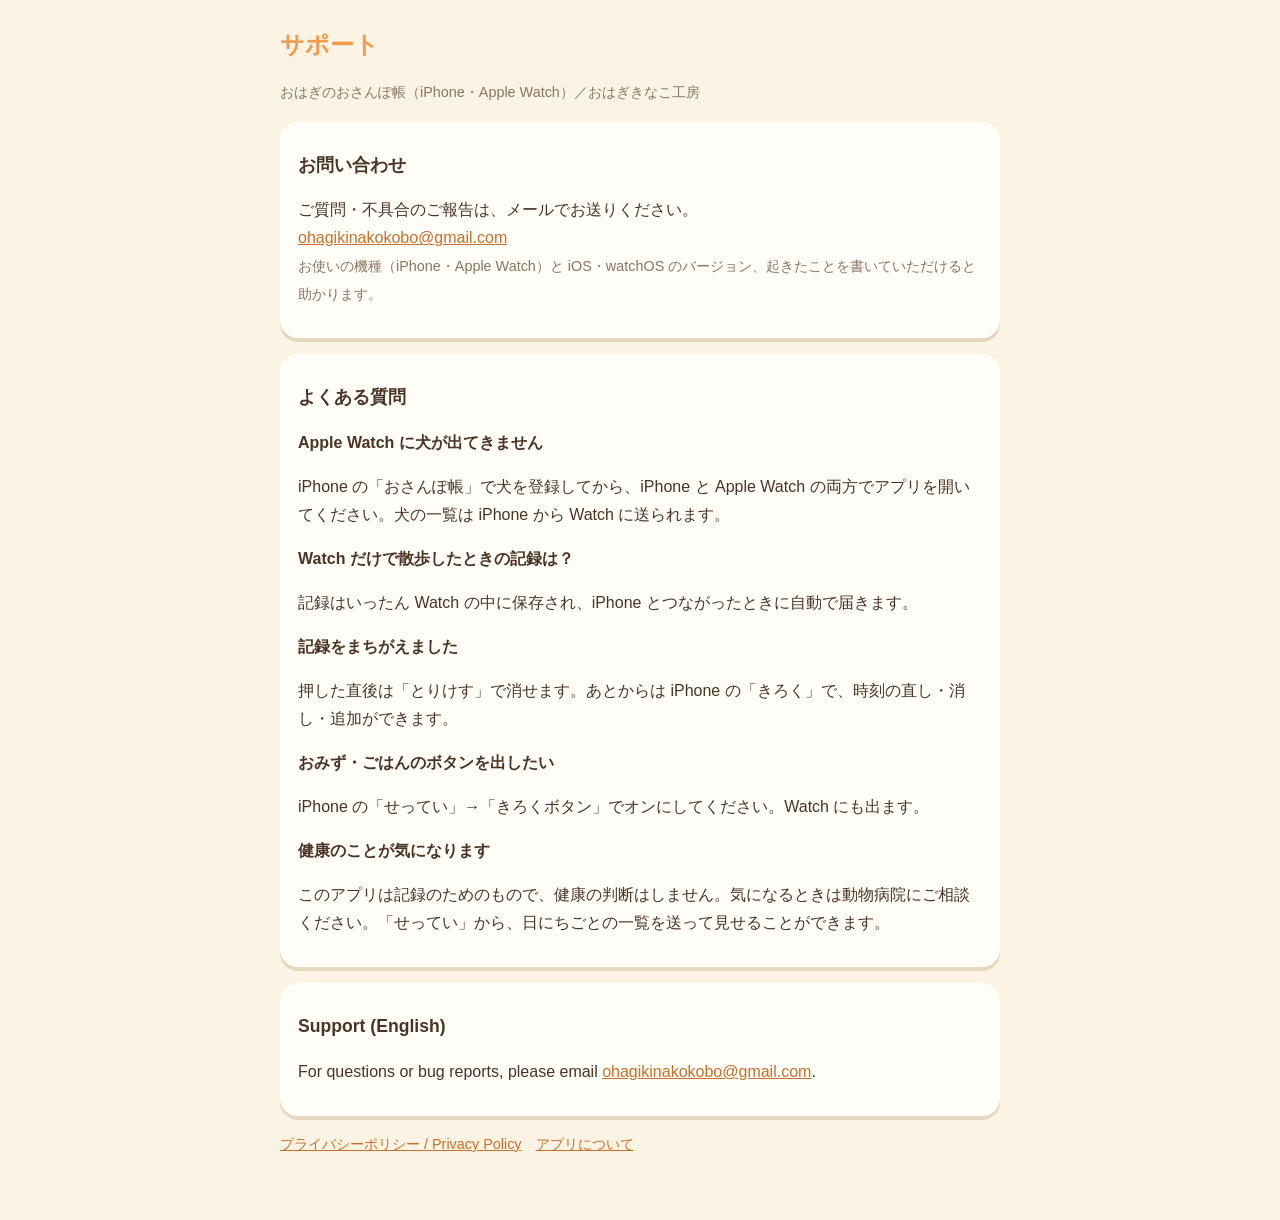
==== site/support.html @ 08877a74 "Sharper dog faces; privacy policy and support pages on GitHub Pages Co-Authored-By: Claude Opus 5.5 " ====
<!doctype html>
<html lang="ja">
<head>
<meta charset="utf-8">
<meta name="viewport" content="width=device-width, initial-scale=1">
<title>サポート｜おはぎのおさんぽ帳</title>
<link rel="stylesheet" href="style.css">
</head>
<body>
<main>
  <h1>サポート</h1>
  <p class="muted">おはぎのおさんぽ帳（iPhone・Apple Watch）／おはぎきなこ工房</p>

  <section>
    <h2>お問い合わせ</h2>
    <p>ご質問・不具合のご報告は、メールでお送りください。<br>
    <a href="mailto:ohagikinakokobo@gmail.com?subject=%E3%81%8A%E3%81%AF%E3%81%8E%E3%81%AE%E3%81%8A%E3%81%95%E3%82%93%E3%81%BD%E5%B8%B3">ohagikinakokobo@gmail.com</a><br>
    <span class="muted">お使いの機種（iPhone・Apple Watch）と iOS・watchOS のバージョン、起きたことを書いていただけると助かります。</span></p>
  </section>

  <section>
    <h2>よくある質問</h2>
    <h3>Apple Watch に犬が出てきません</h3>
    <p>iPhone の「おさんぽ帳」で犬を登録してから、iPhone と Apple Watch の両方でアプリを開いてください。犬の一覧は iPhone から Watch に送られます。</p>
    <h3>Watch だけで散歩したときの記録は？</h3>
    <p>記録はいったん Watch の中に保存され、iPhone とつながったときに自動で届きます。</p>
    <h3>記録をまちがえました</h3>
    <p>押した直後は「とりけす」で消せます。あとからは iPhone の「きろく」で、時刻の直し・消し・追加ができます。</p>
    <h3>おみず・ごはんのボタンを出したい</h3>
    <p>iPhone の「せってい」→「きろくボタン」でオンにしてください。Watch にも出ます。</p>
    <h3>健康のことが気になります</h3>
    <p>このアプリは記録のためのもので、健康の判断はしません。気になるときは動物病院にご相談ください。「せってい」から、日にちごとの一覧を送って見せることができます。</p>
  </section>

  <section lang="en">
    <h2>Support (English)</h2>
    <p>For questions or bug reports, please email <a href="mailto:ohagikinakokobo@gmail.com">ohagikinakokobo@gmail.com</a>.</p>
  </section>

  <p class="muted"><a href="privacy.html">プライバシーポリシー / Privacy Policy</a>　<a href="./">アプリについて</a></p>
</main>
</body>
</html>
---- site/style.css ----
:root { --bg: #fbf3e4; --card: #fffdf8; --text: #4a3426; --muted: #8a7562; --orange: #f39a4c; --lip: #e6d8bf; }
body { margin: 0; background: var(--bg); color: var(--text); font: 16px/1.75 -apple-system, BlinkMacSystemFont, "Hiragino Sans", "Yu Gothic UI", "Meiryo", sans-serif; }
main { max-width: 720px; margin: 0 auto; padding: 24px 16px 48px; }
h1 { font-size: 1.5rem; color: var(--orange); margin: 0 0 4px; }
h2 { font-size: 1.1rem; margin: 24px 0 6px; }
h3 { font-size: 1rem; margin: 16px 0 2px; }
section { background: var(--card); border-radius: 18px; padding: 4px 18px 14px; margin: 16px 0; box-shadow: 0 4px 0 var(--lip); }
.muted { color: var(--muted); font-size: 0.9rem; }
a { color: #c8702a; }
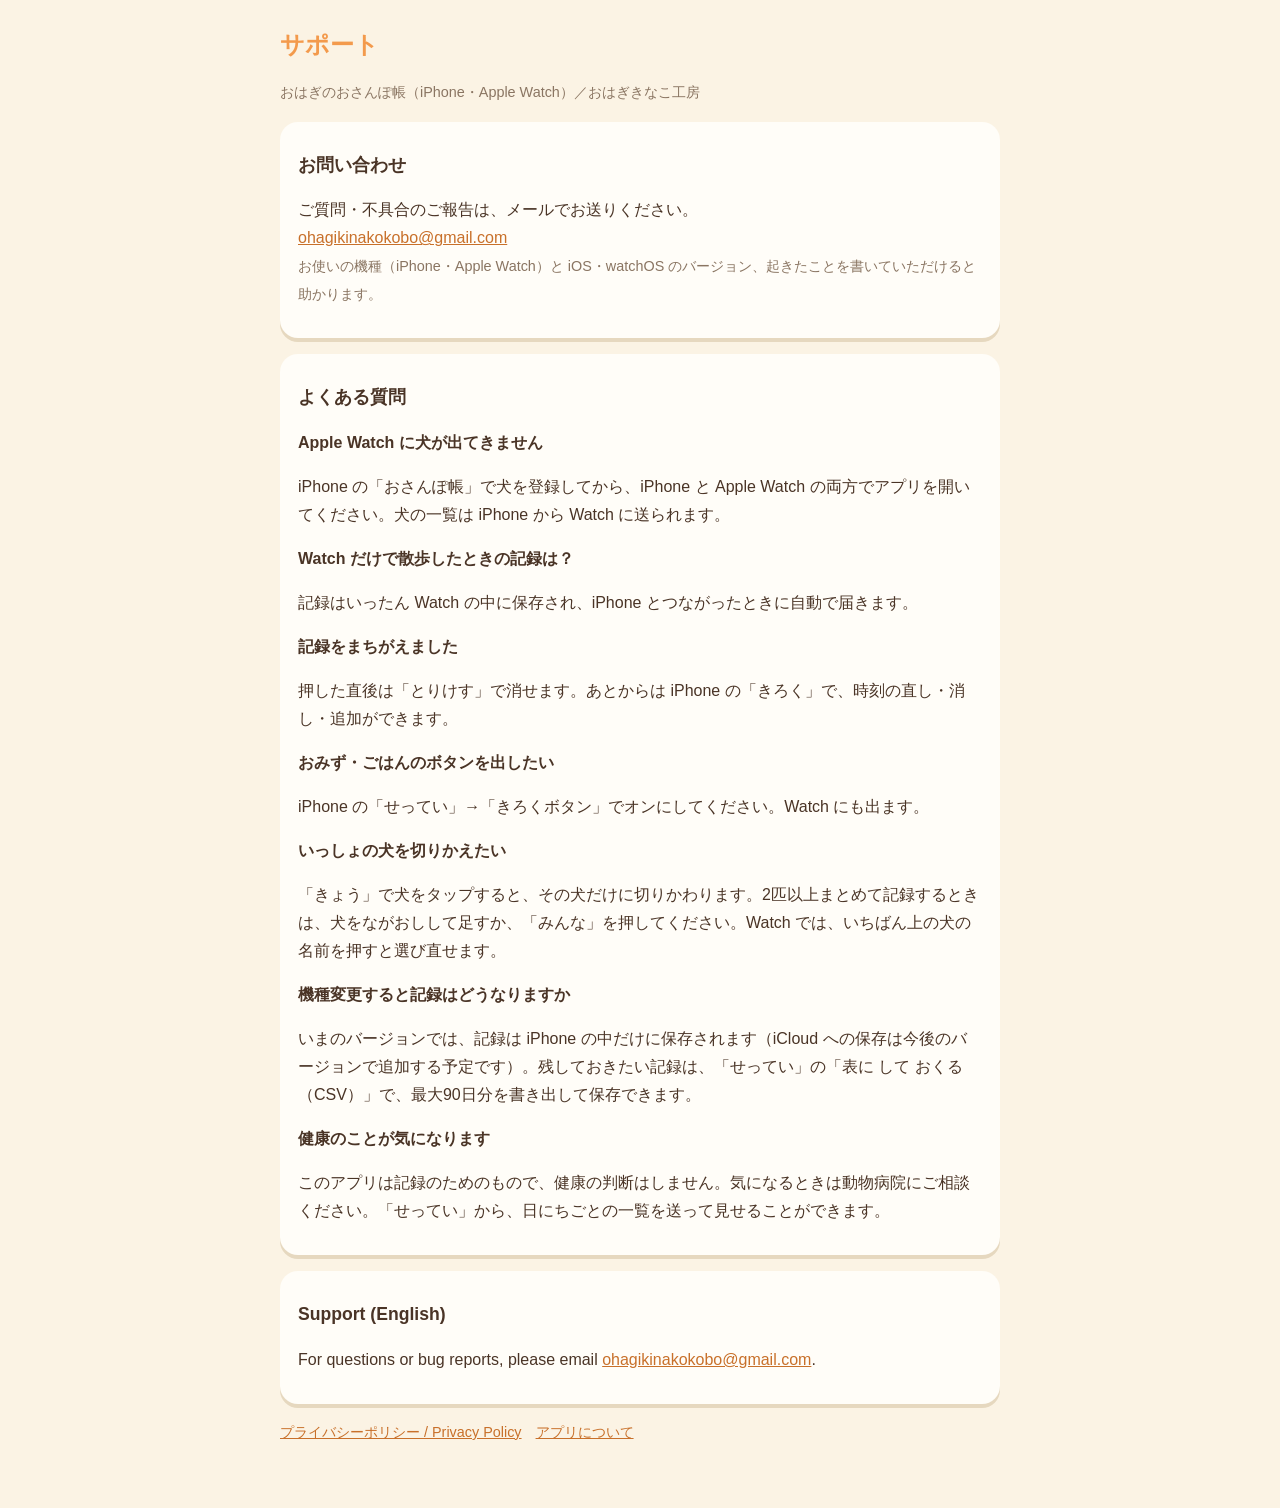
==== commit cfe9fe92: "Release prep: App Store submission guide, screenshots, policy for 1.0 (on-device only) Co-Authored-B" ====
--- a/site/support.html
+++ b/site/support.html
@@ -28,6 +28,10 @@
     <p>押した直後は「とりけす」で消せます。あとからは iPhone の「きろく」で、時刻の直し・消し・追加ができます。</p>
     <h3>おみず・ごはんのボタンを出したい</h3>
     <p>iPhone の「せってい」→「きろくボタン」でオンにしてください。Watch にも出ます。</p>
+    <h3>いっしょの犬を切りかえたい</h3>
+    <p>「きょう」で犬をタップすると、その犬だけに切りかわります。2匹以上まとめて記録するときは、犬をながおしして足すか、「みんな」を押してください。Watch では、いちばん上の犬の名前を押すと選び直せます。</p>
+    <h3>機種変更すると記録はどうなりますか</h3>
+    <p>いまのバージョンでは、記録は iPhone の中だけに保存されます（iCloud への保存は今後のバージョンで追加する予定です）。残しておきたい記録は、「せってい」の「表に して おくる（CSV）」で、最大90日分を書き出して保存できます。</p>
     <h3>健康のことが気になります</h3>
     <p>このアプリは記録のためのもので、健康の判断はしません。気になるときは動物病院にご相談ください。「せってい」から、日にちごとの一覧を送って見せることができます。</p>
   </section>
